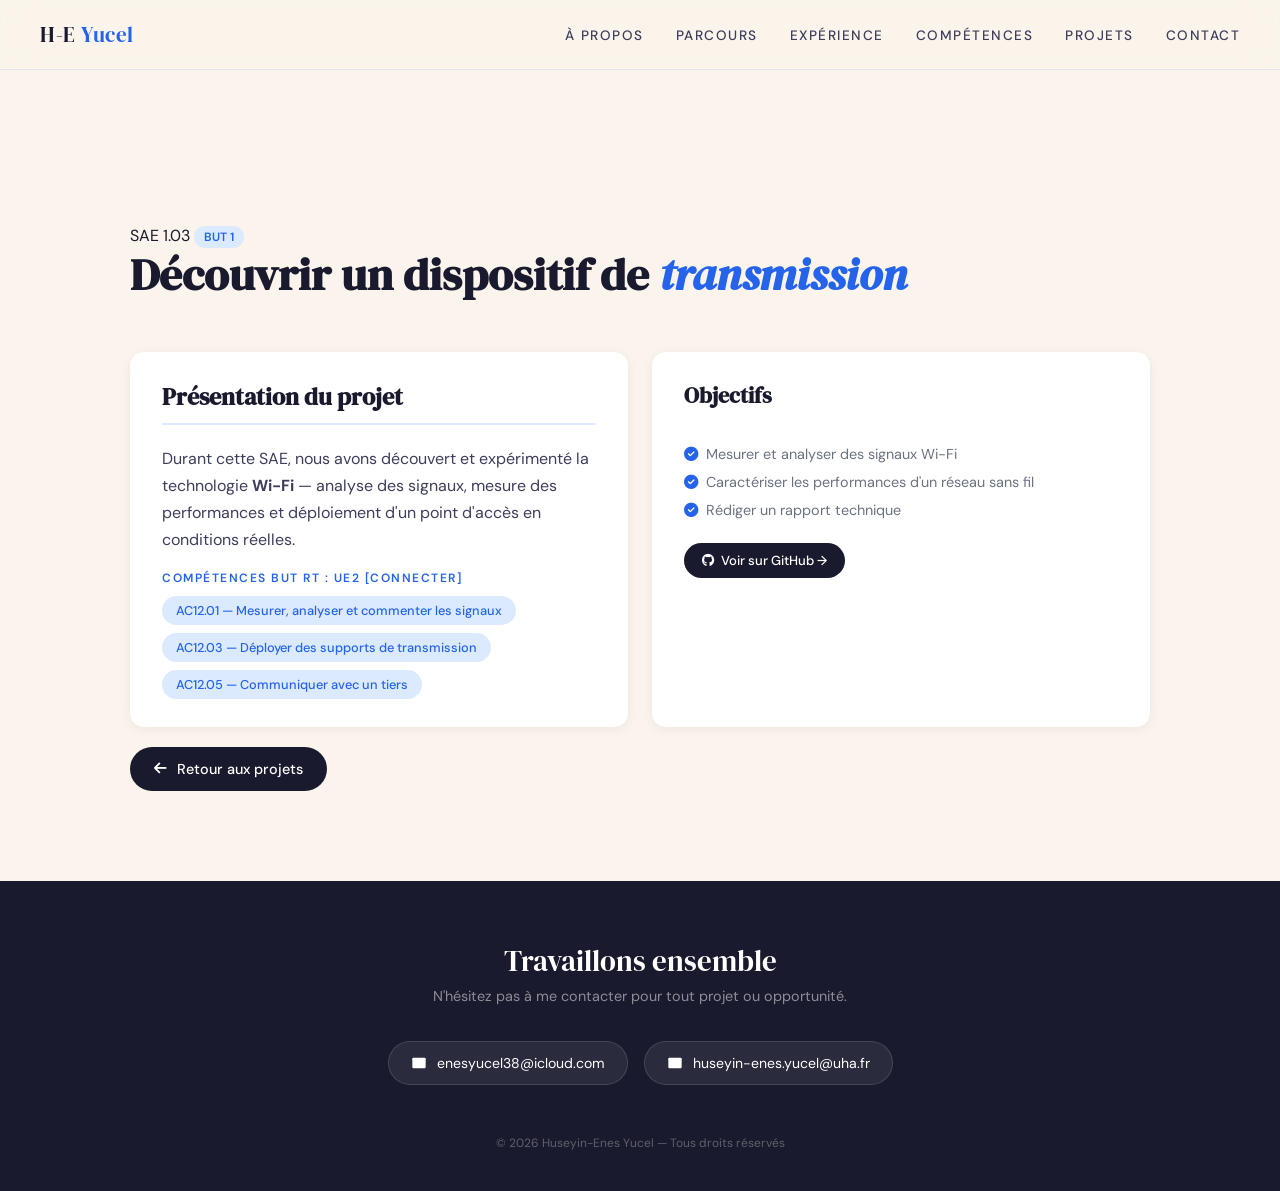
==== sae103.html @ 4bd36651 "update" ====
<!DOCTYPE html>
<html lang="fr">
<head>
    <meta charset="UTF-8">
    <meta name="viewport" content="width=device-width, initial-scale=1.0">
    <title>SAE 1.03 — Wi-Fi | Huseyin-Enes YUCEL</title>
    <link href="https://fonts.googleapis.com/css2?family=DM+Sans:wght@400;500;700&family=DM+Serif+Display:ital@0;1&display=swap" rel="stylesheet">
    <link rel="stylesheet" href="style.css">
    <link rel="stylesheet" href="https://cdnjs.cloudflare.com/ajax/libs/font-awesome/6.5.0/css/all.min.css">
</head>
<body>

    <header id="main-header">
        <div class="logo">H-E <span>Yucel</span></div>
        <nav>
            <ul>
                <li><a href="index.html#hero">À propos</a></li>
                <li><a href="index.html#parcours">Parcours</a></li>
                <li><a href="index.html#experience">Expérience</a></li>
                <li><a href="index.html#comp">Compétences</a></li>
                <li><a href="index.html#projects">Projets</a></li>
                <li><a href="index.html#contact">Contact</a></li>
            </ul>
        </nav>
    </header>

    <main style="padding-top: 100px;">
        <section class="section-wrap">

            

            <div class="stage-meta" style="margin-top: 28px;">
                <span class="stage-badge">SAE 1.03</span>
                <span class="tl-date">BUT 1</span>
            </div>

            <h1 class="section-title">Découvrir un dispositif de <em style="color:var(--blue);font-style:italic;">transmission</em></h1>

            <div class="skills-grid reveal">

                <div class="comp-card">
                    <h2>Présentation du projet</h2>
                    <p style="color:var(--ink-soft);line-height:1.7;margin-bottom:16px;">
                        Durant cette SAE, nous avons découvert et expérimenté la technologie <strong>Wi-Fi</strong> — analyse des signaux, mesure des performances et déploiement d'un point d'accès en conditions réelles.
                    </p>
                    <h3>Compétences BUT RT : UE2 [Connecter]</h3>
                    <div class="pills" style="margin-top:10px;">
                        <span class="pill">AC12.01 — Mesurer, analyser et commenter les signaux</span>
                        <span class="pill">AC12.03 — Déployer des supports de transmission</span>
                        <span class="pill">AC12.05 — Communiquer avec un tiers</span>
                    </div>
                </div>

                <div class="skills-card" style="display:flex;flex-direction:column;gap:16px;">
                    <h2>Objectifs</h2>
                    <ul style="list-style:none;font-size:.9rem;color:var(--muted);display:flex;flex-direction:column;gap:10px;">
                        <li><i class="fas fa-check-circle" style="color:var(--blue);margin-right:8px;"></i>Mesurer et analyser des signaux Wi-Fi</li>
                        <li><i class="fas fa-check-circle" style="color:var(--blue);margin-right:8px;"></i>Caractériser les performances d'un réseau sans fil</li>
                        <li><i class="fas fa-check-circle" style="color:var(--blue);margin-right:8px;"></i>Rédiger un rapport technique</li>
                    </ul>
                    <a href="https://github.com/NolanHoarau/Acrylic" target="_blank" class="btn" style="align-self:flex-start;margin-top:8px;">
                        <i class="fab fa-github"></i> Voir sur GitHub →
                    </a>
                </div>

            </div>

            <div style="margin-top: 20px;">
                <a href="index.html#projects" class="hero-cta">
                    <i class="fas fa-arrow-left"></i> Retour aux projets
                </a>
            </div>

        </section>
    </main>

    <footer id="contact">
        <p class="foot-title">Travaillons ensemble</p>
        <p class="foot-sub">N'hésitez pas à me contacter pour tout projet ou opportunité.</p>
        <div class="contact-links">
            <a href="mailto:enesyucel38@icloud.com" class="email-link">
                <svg viewBox="0 0 24 24"><path d="M4 4h16c1.1 0 2 .9 2 2v12c0 1.1-.9 2-2 2H4c-1.1 0-2-.9-2-2V6c0-1.1.9-2 2-2z"/><polyline points="22,6 12,13 2,6" fill="none" stroke="currentColor" stroke-width="2"/></svg>
                enesyucel38@icloud.com
            </a>
            <a href="mailto:huseyin-enes.yucel@uha.fr" class="email-link">
                <svg viewBox="0 0 24 24"><path d="M4 4h16c1.1 0 2 .9 2 2v12c0 1.1-.9 2-2 2H4c-1.1 0-2-.9-2-2V6c0-1.1.9-2 2-2z"/><polyline points="22,6 12,13 2,6" fill="none" stroke="currentColor" stroke-width="2"/></svg>
                huseyin-enes.yucel@uha.fr
            </a>
        </div>
        <p class="copy">© 2026 Huseyin-Enes Yucel — Tous droits réservés</p>
    </footer>

    <script>
        const header = document.getElementById('main-header');
        window.addEventListener('scroll', () => header.classList.toggle('scrolled', window.scrollY > 20));
        document.querySelectorAll('.reveal').forEach(el =>
            new IntersectionObserver(([e]) => { if(e.isIntersecting){ el.classList.add('visible'); } }, {threshold:.1}).observe(el)
        );
    </script>
    

</body>
</html>
---- style.css ----
/* ===================================================
   style.css — Portfolio Huseyin-Enes YUCEL
   =================================================== */

/* ===== RESET & VARIABLES ===== */
*, *::before, *::after { box-sizing: border-box; margin: 0; padding: 0; }

:root {
    --cream:      #faf4ec;
    --cream-dark: #f0e8d8;
    --blue-light: #A2C8FF;
    --blue:       #2563EB;
    --blue-mid:   #3b82f6;
    --blue-pale:  #dbeafe;
    --pink:       #ff9a9e;
    --pink-dark:  #f06070;
    --ink:        #1a1a2e;
    --ink-soft:   #3d3d5c;
    --muted:      #6b7280;
    --white:      #ffffff;
    --radius:     14px;
    --shadow:     0 8px 32px rgba(37,99,235,.12);
}

html { scroll-behavior: smooth; }

body {
    font-family: 'DM Sans', sans-serif;
    background: var(--cream);
    color: var(--ink);
    overflow-x: hidden;
}

/* ===== NAV ===== */
header {
    position: fixed;
    top: 0; left: 0; right: 0;
    z-index: 1000;
    padding: 0 40px;
    height: 70px;
    display: flex;
    align-items: center;
    justify-content: space-between;
    background: rgba(250,244,236,.85);
    backdrop-filter: blur(16px);
    border-bottom: 1px solid rgba(37,99,235,.1);
    transition: box-shadow .3s;
}

header.scrolled { box-shadow: 0 4px 20px rgba(0,0,0,.08); }

.logo {
    font-family: 'DM Serif Display', serif;
    font-size: 1.3rem;
    color: var(--ink);
    letter-spacing: .5px;
}
.logo span { color: var(--blue); }

nav ul {
    list-style: none;
    display: flex;
    gap: 32px;
}

nav a {
    text-decoration: none;
    font-size: .85rem;
    font-weight: 500;
    text-transform: uppercase;
    letter-spacing: 1.5px;
    color: var(--ink-soft);
    position: relative;
    transition: color .25s;
}

nav a::after {
    content: '';
    position: absolute;
    bottom: -3px; left: 0;
    width: 0; height: 2px;
    background: var(--pink);
    border-radius: 2px;
    transition: width .3s ease;
}

nav a:hover { color: var(--blue); }
nav a:hover::after { width: 100%; }

/* ===== HERO ===== */
#hero {
    min-height: 100vh;
    display: grid;
    grid-template-columns: 1fr 1fr;
    align-items: center;
    gap: 60px;
    max-width: 1100px;
    margin: 0 auto;
    padding: 120px 40px 80px;
}

.hero-text { animation: slideUp .8s ease both; }

.hero-tag {
    display: inline-flex;
    align-items: center;
    gap: 8px;
    background: var(--blue-pale);
    color: var(--blue);
    font-size: .78rem;
    font-weight: 600;
    text-transform: uppercase;
    letter-spacing: 1.5px;
    padding: 6px 14px;
    border-radius: 999px;
    margin-bottom: 24px;
}

.hero-tag::before {
    content: '';
    width: 6px; height: 6px;
    background: var(--blue-mid);
    border-radius: 50%;
}

.hero-text h1 {
    font-family: 'DM Serif Display', serif;
    font-size: clamp(2.4rem, 5vw, 3.8rem);
    line-height: 1.15;
    color: var(--ink);
    margin-bottom: 20px;
}

.hero-text h1 em {
    font-style: italic;
    color: var(--blue);
}

.hero-text p {
    font-size: 1.05rem;
    line-height: 1.7;
    color: var(--muted);
    max-width: 440px;
    margin-bottom: 36px;
}

/* ===== HERO ACTIONS (boutons) ===== */
.hero-actions {
    display: flex;
    align-items: center;
    gap: 12px;
    flex-wrap: wrap;
}

.hero-cta {
    display: inline-flex;
    align-items: center;
    gap: 10px;
    background: var(--ink);
    color: var(--white);
    text-decoration: none;
    font-size: .9rem;
    font-weight: 500;
    padding: 13px 24px;
    border-radius: 999px;
    transition: background .3s, transform .3s;
}

.hero-cta:hover { background: var(--blue); transform: translateY(-2px); }

/* Boutons CV */
.cv-btn {
    display: inline-flex;
    align-items: center;
    gap: 8px;
    text-decoration: none;
    font-size: .82rem;
    font-weight: 600;
    padding: 12px 18px;
    border-radius: 999px;
    border: 2px solid var(--blue);
    color: var(--blue);
    background: transparent;
    transition: background .25s, color .25s, transform .25s;
    letter-spacing: .3px;
}

.cv-btn:hover {
    background: var(--blue);
    color: var(--white);
    transform: translateY(-2px);
}

/* Variante anglais — contour rose */
.cv-btn--en {
    border-color: var(--pink-dark);
    color: var(--pink-dark);
}

.cv-btn--en:hover {
    background: var(--pink-dark);
    color: var(--white);
    border-color: var(--pink-dark);
}

.hero-image-wrap {
    display: flex;
    justify-content: center;
    align-items: center;
    animation: slideUp .8s .2s ease both;
}

.hero-image-wrap img {
    width: 100%;
    max-width: 380px;
    border-radius: 24px;
    box-shadow: var(--shadow);
    border: 4px solid var(--white);
    transition: transform .4s;
}

.hero-image-wrap img:hover { transform: scale(1.03) rotate(1deg); }

/* ===== SECTION SHARED ===== */
.section-wrap {
    max-width: 1100px;
    margin: 0 auto;
    padding: 90px 40px;
}

.section-label {
    display: flex;
    align-items: center;
    gap: 10px;
    font-size: .75rem;
    font-weight: 600;
    text-transform: uppercase;
    letter-spacing: 2px;
    color: var(--blue);
    margin-bottom: 14px;
}

.section-label::before {
    content: '';
    width: 32px; height: 2px;
    background: var(--pink);
    border-radius: 2px;
}

.section-title {
    font-family: 'DM Serif Display', serif;
    font-size: clamp(1.8rem, 3.5vw, 2.8rem);
    color: var(--ink);
    margin-bottom: 50px;
    line-height: 1.2;
}

/* ===== DIVIDER ===== */
.divider {
    height: 1px;
    background: linear-gradient(90deg, transparent, var(--blue-light), transparent);
    margin: 0 40px;
}

/* ===== PARCOURS ===== */
#parcours { background: var(--cream); }

.timeline {
    position: relative;
    padding-left: 48px;
}

.timeline::before {
    content: '';
    position: absolute;
    left: 10px; top: 0; bottom: 0;
    width: 2px;
    background: linear-gradient(180deg, var(--blue), var(--blue-light));
    border-radius: 2px;
}

.tl-item {
    position: relative;
    margin-bottom: 36px;
    opacity: 0;
    transform: translateX(-20px);
    animation: slideRight .6s ease forwards;
}

.tl-item:nth-child(1) { animation-delay: .1s; }
.tl-item:nth-child(2) { animation-delay: .25s; }
.tl-item:nth-child(3) { animation-delay: .4s; }

.tl-dot {
    position: absolute;
    left: -42px; top: 16px;
    width: 20px; height: 20px;
    background: var(--blue);
    border-radius: 50%;
    border: 3px solid var(--cream);
    box-shadow: 0 0 0 3px var(--blue-light);
}

.tl-card {
    background: var(--white);
    padding: 24px 28px;
    border-radius: var(--radius);
    box-shadow: 0 2px 12px rgba(37,99,235,.08);
    border-left: 3px solid var(--blue);
    transition: transform .3s, box-shadow .3s;
}

.tl-card:hover {
    transform: translateX(6px);
    box-shadow: var(--shadow);
}

.tl-card h3 {
    font-family: 'DM Serif Display', serif;
    font-size: 1.15rem;
    color: var(--ink);
    margin-bottom: 4px;
}

.tl-card p { font-size: .9rem; color: var(--muted); margin: 2px 0; }

.tl-date {
    display: inline-block;
    background: var(--blue-pale);
    color: var(--blue);
    font-size: .75rem;
    font-weight: 600;
    padding: 3px 10px;
    border-radius: 999px;
    margin-top: 8px;
}

/* ===== EXPÉRIENCE ===== */
#experience { background: var(--cream); }

.exp-card {
    display: flex;
    gap: 28px;
    background: var(--white);
    border-radius: var(--radius);
    padding: 36px 40px;
    box-shadow: 0 2px 12px rgba(37,99,235,.08);
    border: 1px solid var(--blue-pale);
    transition: transform .3s, box-shadow .3s;
}

.exp-card:hover {
    transform: translateY(-4px);
    box-shadow: var(--shadow);
}

.exp-left {
    display: flex;
    flex-direction: column;
    align-items: center;
    flex-shrink: 0;
}

.exp-logo {
    width: 52px;
    height: 52px;
    background: linear-gradient(135deg, var(--blue), var(--blue-mid));
    color: var(--white);
    font-family: 'DM Serif Display', serif;
    font-size: 1.5rem;
    border-radius: 14px;
    display: flex;
    align-items: center;
    justify-content: center;
    box-shadow: 0 4px 12px rgba(37,99,235,.25);
    flex-shrink: 0;
}

.exp-line {
    width: 2px;
    flex: 1;
    background: var(--blue-pale);
    margin-top: 12px;
    border-radius: 2px;
    min-height: 20px;
}

.exp-right {
    flex: 1;
    display: flex;
    flex-direction: column;
    gap: 14px;
}

.exp-header {
    display: flex;
    justify-content: space-between;
    align-items: flex-start;
    gap: 16px;
    flex-wrap: wrap;
}

.exp-title {
    font-family: 'DM Serif Display', serif;
    font-size: 1.25rem;
    color: var(--ink);
    margin-bottom: 4px;
}

.exp-company {
    font-size: .9rem;
    font-weight: 600;
    color: var(--blue);
    letter-spacing: .5px;
}

.exp-desc {
    font-size: .92rem;
    color: var(--muted);
    line-height: 1.7;
    max-width: 620px;
}

.exp-btn { align-self: flex-start; }

/* ===== COMPÉTENCES ===== */
#comp { background: var(--cream-dark); }

.comp-grid {
    display: grid;
    grid-template-columns: 1fr 1fr;
    gap: 24px;
}

.comp-card {
    background: var(--white);
    border-radius: var(--radius);
    padding: 28px 32px;
    box-shadow: 0 2px 12px rgba(0,0,0,.06);
    transition: transform .3s, box-shadow .3s;
}

.comp-card:hover {
    transform: translateY(-4px);
    box-shadow: var(--shadow);
}

.comp-card h2 {
    font-family: 'DM Serif Display', serif;
    font-size: 1.5rem;
    color: var(--ink);
    margin-bottom: 20px;
    border-bottom: 2px solid var(--blue-pale);
    padding-bottom: 10px;
    text-align: left;
}

.comp-card h3 {
    font-size: .75rem;
    font-weight: 600;
    text-transform: uppercase;
    letter-spacing: 1.5px;
    color: var(--blue);
    margin: 16px 0 8px;
}

.comp-card ul { list-style: none; }

.comp-card li {
    font-size: .85rem;
    color: var(--ink-soft);
    padding: 6px 0 6px 14px;
    border-left: none;
    position: relative;
    line-height: 1.5;
    border-bottom: 1px solid #f0f0f8;
}

.comp-card li::before {
    content: '→';
    position: absolute;
    left: 0;
    color: var(--pink);
    font-size: .75rem;
}

/* ===== SKILLS PILLS ===== */
.skills-grid {
    display: grid;
    grid-template-columns: 1fr 1fr;
    gap: 24px;
    margin-top: 24px;
}

.skills-card {
    background: var(--white);
    border-radius: var(--radius);
    padding: 28px 32px;
    box-shadow: 0 2px 12px rgba(0,0,0,.06);
}

.skills-card h2 {
    font-family: 'DM Serif Display', serif;
    font-size: 1.4rem;
    color: var(--ink);
    margin-bottom: 18px;
    text-align: left;
}

.pills {
    display: flex;
    flex-wrap: wrap;
    gap: 8px;
}

.pill {
    background: var(--blue-pale);
    color: var(--blue);
    font-size: .8rem;
    font-weight: 500;
    padding: 6px 14px;
    border-radius: 999px;
    transition: background .2s, color .2s;
}

.pill:hover { background: var(--blue); color: var(--white); }

.pill.soft { background: #fce7e9; color: var(--pink-dark); }
.pill.soft:hover { background: var(--pink-dark); color: var(--white); }

/* ===== PROJETS ===== */
#projects { background: var(--cream); }

.projects-grid {
    display: grid;
    grid-template-columns: repeat(auto-fill, minmax(300px, 1fr));
    gap: 28px;
}

.project-card {
    background: var(--white);
    border-radius: var(--radius);
    overflow: hidden;
    box-shadow: 0 2px 12px rgba(0,0,0,.07);
    transition: transform .3s, box-shadow .3s;
}

.project-card:hover {
    transform: translateY(-6px);
    box-shadow: var(--shadow);
}

.project-img-wrap {
    overflow: hidden;
    height: 180px;
    background: var(--blue-pale);
}

.project-img-wrap img {
    width: 100%;
    height: 100%;
    object-fit: cover;
    transition: transform .5s ease;
}

.project-card:hover .project-img-wrap img { transform: scale(1.08); }

.project-body { padding: 20px 24px; }

.project-body p {
    font-size: .9rem;
    color: var(--muted);
    margin-bottom: 16px;
    line-height: 1.5;
}

/* ===== BOUTON ===== */
.btn {
    display: inline-flex;
    align-items: center;
    gap: 6px;
    background: var(--ink);
    color: var(--white);
    text-decoration: none;
    font-size: .82rem;
    font-weight: 500;
    padding: 9px 18px;
    border-radius: 999px;
    transition: background .25s, transform .25s;
}

.btn:hover { background: var(--blue); transform: translateX(3px); }

/* ===== FOOTER / CONTACT ===== */
footer {
    background: var(--ink);
    color: var(--white);
    padding: 60px 40px 40px;
    text-align: center;
}

footer .foot-title {
    font-family: 'DM Serif Display', serif;
    font-size: 1.8rem;
    margin-bottom: 6px;
}

footer .foot-sub {
    font-size: .9rem;
    color: rgba(255,255,255,.5);
    margin-bottom: 36px;
}

.contact-links {
    display: flex;
    justify-content: center;
    gap: 16px;
    flex-wrap: wrap;
    margin-bottom: 50px;
}

.email-link {
    display: inline-flex;
    align-items: center;
    gap: 10px;
    background: rgba(255,255,255,.08);
    color: var(--white);
    text-decoration: none;
    padding: 12px 22px;
    border-radius: 999px;
    font-size: .88rem;
    border: 1px solid rgba(255,255,255,.12);
    transition: background .3s, transform .3s;
}

.email-link:hover {
    background: var(--blue);
    transform: translateY(-2px);
}

.email-link svg { width: 16px; height: 16px; fill: currentColor; }

footer .copy {
    font-size: .75rem;
    color: rgba(255,255,255,.3);
}

/* ===== ANIMATIONS ===== */
@keyframes slideUp {
    from { opacity: 0; transform: translateY(30px); }
    to   { opacity: 1; transform: translateY(0); }
}

@keyframes slideRight {
    from { opacity: 0; transform: translateX(-20px); }
    to   { opacity: 1; transform: translateX(0); }
}

/* ===== SCROLL REVEAL ===== */
.reveal {
    opacity: 0;
    transform: translateY(24px);
    transition: opacity .6s ease, transform .6s ease;
}
.reveal.visible {
    opacity: 1;
    transform: none;
}

/* ===== RESPONSIVE ===== */
@media (max-width: 768px) {
    #hero {
        grid-template-columns: 1fr;
        padding: 100px 24px 60px;
        text-align: center;
    }
    .hero-image-wrap { order: -1; }
    .hero-text p { max-width: 100%; }
    .hero-actions { justify-content: center; }
    .section-wrap { padding: 60px 24px; }
    .comp-grid, .skills-grid { grid-template-columns: 1fr; }
    header { padding: 0 20px; }
    nav ul { gap: 18px; }
    nav a { font-size: .75rem; letter-spacing: 1px; }
    .exp-card { flex-direction: column; padding: 24px; gap: 20px; }
    .exp-left { flex-direction: row; }
    .exp-line { display: none; }
    .exp-header { flex-direction: column; gap: 8px; }
}

/* ===== PROJECT TAG ===== */
.project-tag {
    display: inline-block;
    font-size: .7rem;
    font-weight: 700;
    text-transform: uppercase;
    letter-spacing: 1.2px;
    color: var(--blue);
    background: var(--blue-pale);
    padding: 3px 10px;
    border-radius: 999px;
    margin-bottom: 8px;
}

/* ===== PROJECT CARD — version icône (sans image) ===== */
.project-img-wrap--icon {
    display: flex;
    align-items: center;
    justify-content: center;
    background: linear-gradient(135deg, var(--blue-pale), #e0edff);
}

.project-icon {
    color: var(--blue);
    opacity: .6;
}
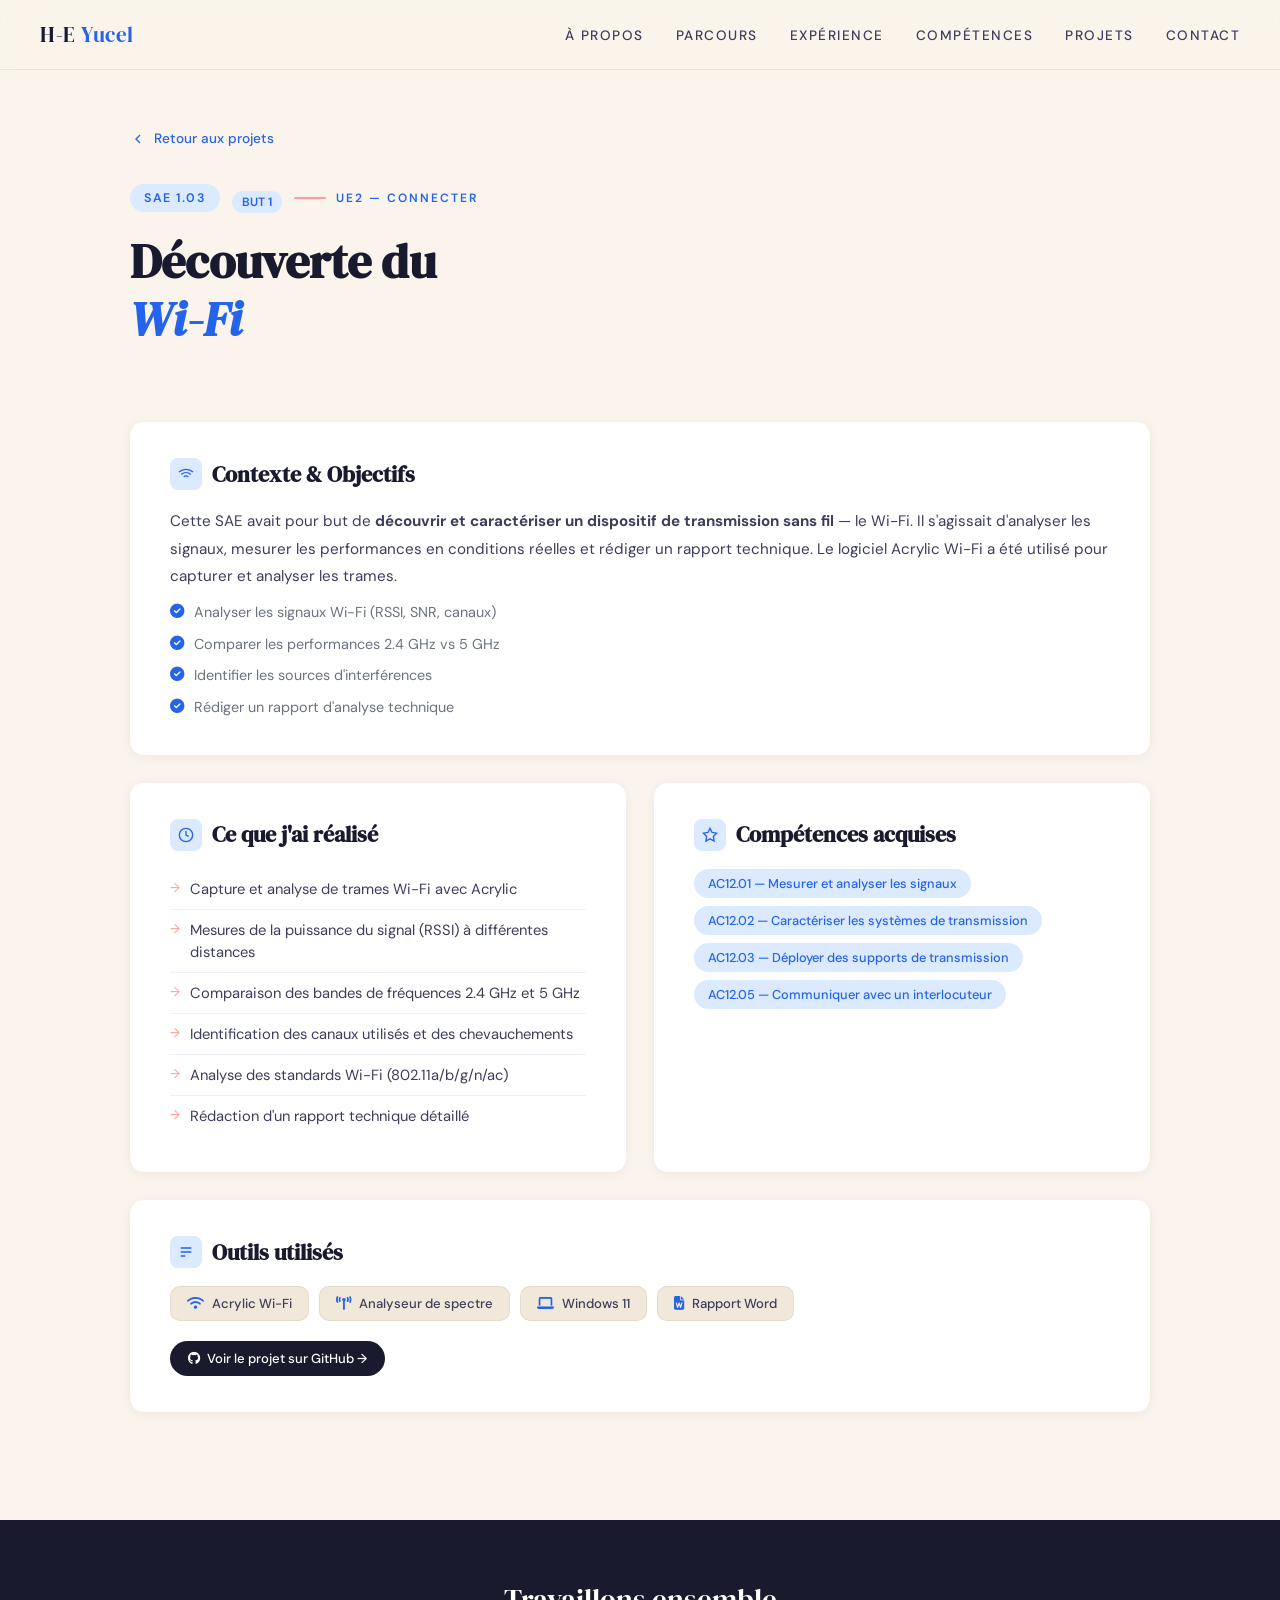
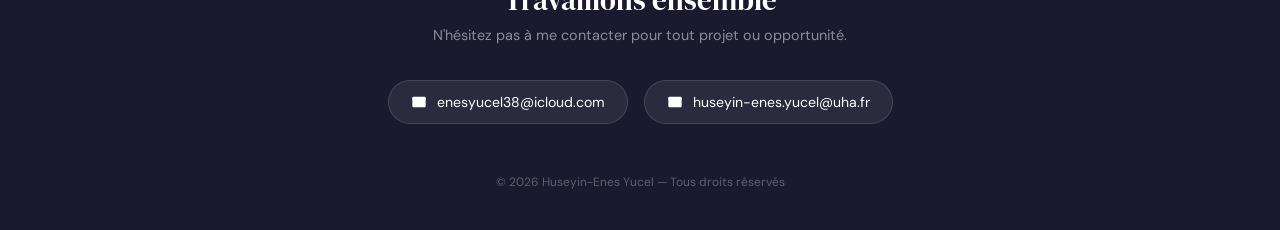
==== commit 9f891f7a: "update" ====
--- a/sae103.html
+++ b/sae103.html
@@ -4,76 +4,137 @@
     <meta charset="UTF-8">
     <meta name="viewport" content="width=device-width, initial-scale=1.0">
     <title>SAE 1.03 — Wi-Fi | Huseyin-Enes YUCEL</title>
-    <link href="https://fonts.googleapis.com/css2?family=DM+Sans:wght@400;500;700&family=DM+Serif+Display:ital@0;1&display=swap" rel="stylesheet">
+    <link rel="preconnect" href="https://fonts.googleapis.com">
+    <link rel="preconnect" href="https://fonts.gstatic.com" crossorigin>
+    <link href="https://fonts.googleapis.com/css2?family=DM+Serif+Display:ital@0;1&family=DM+Sans:wght@300;400;500;600&display=swap" rel="stylesheet">
     <link rel="stylesheet" href="style.css">
     <link rel="stylesheet" href="https://cdnjs.cloudflare.com/ajax/libs/font-awesome/6.5.0/css/all.min.css">
+    <style>
+        .sae-hero { padding: 130px 40px 60px; max-width: 1100px; margin: 0 auto; }
+        .back-link { display:inline-flex;align-items:center;gap:8px;color:var(--blue);text-decoration:none;font-size:.85rem;font-weight:500;margin-bottom:36px;transition:gap .25s; }
+        .back-link:hover { gap:12px; }
+        .sae-meta { display:flex;align-items:center;gap:12px;margin-bottom:20px;flex-wrap:wrap; }
+        .stage-badge { display:inline-flex;align-items:center;background:var(--blue-pale);color:var(--blue);font-size:.78rem;font-weight:600;text-transform:uppercase;letter-spacing:1.5px;padding:6px 14px;border-radius:999px; }
+        .sae-hero h1 { font-family:'DM Serif Display',serif;font-size:clamp(2rem,4vw,3rem);color:var(--ink);line-height:1.2;margin-bottom:14px; }
+        .sae-hero h1 em { color:var(--blue);font-style:italic; }
+        .sae-hero .intro { font-size:1.05rem;color:var(--muted);max-width:680px;line-height:1.75;margin-bottom:0; }
+        .sae-content { max-width:1100px;margin:0 auto;padding:0 40px 80px; }
+        .sae-block { background:var(--white);border-radius:var(--radius);padding:36px 40px;box-shadow:0 2px 12px rgba(0,0,0,.06);margin-bottom:28px; }
+        .sae-block h2 { font-family:'DM Serif Display',serif;font-size:1.4rem;color:var(--ink);margin-bottom:18px;display:flex;align-items:center;gap:10px;text-align:left;border-bottom:none; }
+        .block-icon { width:32px;height:32px;background:var(--blue-pale);border-radius:8px;display:flex;align-items:center;justify-content:center;flex-shrink:0; }
+        .block-icon svg { width:16px;height:16px;stroke:var(--blue);fill:none;stroke-width:2; }
+        .sae-block p { font-size:.95rem;color:var(--ink-soft);line-height:1.8;margin-bottom:12px; }
+        .sae-block ul { list-style:none;padding:0;margin:0; }
+        .sae-block li { font-size:.92rem;color:var(--ink-soft);padding:9px 0 9px 20px;position:relative;line-height:1.5;border-bottom:1px solid #f0f0f8; }
+        .sae-block li:last-child { border-bottom:none; }
+        .sae-block li::before { content:'→';position:absolute;left:0;color:var(--pink);font-size:.8rem; }
+        .two-col { display:grid;grid-template-columns:1fr 1fr;gap:28px; }
+        .tool-grid { display:flex;flex-wrap:wrap;gap:10px;margin-top:4px; }
+        .tool-pill { display:inline-flex;align-items:center;gap:8px;background:var(--cream-dark);color:var(--ink-soft);font-size:.82rem;font-weight:500;padding:8px 16px;border-radius:10px;border:1px solid rgba(0,0,0,.06); }
+        .tool-pill i { color:var(--blue);font-size:.85rem; }
+        .check-list { list-style:none;padding:0;margin:0;display:flex;flex-direction:column;gap:10px; }
+        .check-list li { display:flex;align-items:flex-start;gap:10px;font-size:.9rem;color:var(--muted);padding:0;border:none; }
+        .check-list li::before { display:none; }
+        .check-list li i { color:var(--blue);margin-top:2px;flex-shrink:0; }
+        .pdf-embed { width:100%;height:680px;border-radius:var(--radius);box-shadow:var(--shadow);border:1px solid rgba(37,99,235,.1); }
+        .img-embed { width:100%;border-radius:var(--radius);box-shadow:var(--shadow);border:1px solid rgba(37,99,235,.1);display:block; }
+        .github-card { display:flex;flex-direction:column;align-items:center;justify-content:center;text-align:center;gap:14px;padding:20px; }
+        .github-card i { font-size:2.8rem;color:var(--ink); }
+        @media(max-width:768px) {
+            .sae-hero { padding:110px 24px 50px; }
+            .sae-content { padding:0 24px 60px; }
+            .two-col { grid-template-columns:1fr; }
+            .sae-block { padding:24px; }
+        }
+    </style>
 </head>
 <body>
-
     <header id="main-header">
         <div class="logo">H-E <span>Yucel</span></div>
-        <nav>
-            <ul>
-                <li><a href="index.html#hero">À propos</a></li>
-                <li><a href="index.html#parcours">Parcours</a></li>
-                <li><a href="index.html#experience">Expérience</a></li>
-                <li><a href="index.html#comp">Compétences</a></li>
-                <li><a href="index.html#projects">Projets</a></li>
-                <li><a href="index.html#contact">Contact</a></li>
+        <nav><ul>
+            <li><a href="index.html#hero">À propos</a></li>
+            <li><a href="index.html#parcours">Parcours</a></li>
+            <li><a href="index.html#experience">Expérience</a></li>
+            <li><a href="index.html#comp">Compétences</a></li>
+            <li><a href="index.html#projects">Projets</a></li>
+            <li><a href="index.html#contact">Contact</a></li>
+        </ul></nav>
+    </header>
+    <div class="sae-hero">
+        <a href="index.html#projects" class="back-link">
+            <svg width="16" height="16" viewBox="0 0 24 24" fill="none" stroke="currentColor" stroke-width="2"><polyline points="15 18 9 12 15 6"/></svg>
+            Retour aux projets
+        </a>
+        <div class="sae-meta">
+            <span class="stage-badge">SAE 1.03</span>
+            <span class="tl-date">BUT 1</span>
+            <span class="section-label" style="margin:0;">UE2 — Connecter</span>
+        </div>
+        <h1>Découverte du<br><em>Wi-Fi</em></h1>
+    </div>
+    <div class="sae-content">
+
+        <div class="sae-block reveal">
+            <h2>
+                <div class="block-icon"><svg viewBox="0 0 24 24"><path d="M5 12.55a11 11 0 0 1 14.08 0M1.42 9a16 16 0 0 1 21.16 0M8.53 16.11a6 6 0 0 1 6.95 0M12 20h.01"/></svg></div>
+                Contexte & Objectifs
+            </h2>
+            <p>Cette SAE avait pour but de <strong>découvrir et caractériser un dispositif de transmission sans fil</strong> — le Wi-Fi. Il s'agissait d'analyser les signaux, mesurer les performances en conditions réelles et rédiger un rapport technique. Le logiciel Acrylic Wi-Fi a été utilisé pour capturer et analyser les trames.</p>
+            <ul class="check-list">
+                <li><i class="fas fa-check-circle"></i> Analyser les signaux Wi-Fi (RSSI, SNR, canaux)</li>
+                <li><i class="fas fa-check-circle"></i> Comparer les performances 2.4 GHz vs 5 GHz</li>
+                <li><i class="fas fa-check-circle"></i> Identifier les sources d'interférences</li>
+                <li><i class="fas fa-check-circle"></i> Rédiger un rapport d'analyse technique</li>
             </ul>
-        </nav>
-    </header>
+        </div>
 
-    <main style="padding-top: 100px;">
-        <section class="section-wrap">
+        <div class="two-col reveal">
+            <div class="sae-block">
+                <h2>
+                    <div class="block-icon"><svg viewBox="0 0 24 24"><circle cx="12" cy="12" r="10"/><polyline points="12 6 12 12 16 14"/></svg></div>
+                    Ce que j'ai réalisé
+                </h2>
+                <ul>
+                    <li>Capture et analyse de trames Wi-Fi avec Acrylic</li>
+                    <li>Mesures de la puissance du signal (RSSI) à différentes distances</li>
+                    <li>Comparaison des bandes de fréquences 2.4 GHz et 5 GHz</li>
+                    <li>Identification des canaux utilisés et des chevauchements</li>
+                    <li>Analyse des standards Wi-Fi (802.11a/b/g/n/ac)</li>
+                    <li>Rédaction d'un rapport technique détaillé</li>
+                </ul>
+            </div>
+            <div class="sae-block">
+                <h2>
+                    <div class="block-icon"><svg viewBox="0 0 24 24"><path d="M12 2l3.09 6.26L22 9.27l-5 4.87 1.18 6.88L12 17.77l-6.18 3.25L7 14.14 2 9.27l6.91-1.01L12 2z"/></svg></div>
+                    Compétences acquises
+                </h2>
+                <div class="pills" style="gap:8px;">
+                    <span class="pill">AC12.01 — Mesurer et analyser les signaux</span>
+                    <span class="pill">AC12.02 — Caractériser les systèmes de transmission</span>
+                    <span class="pill">AC12.03 — Déployer des supports de transmission</span>
+                    <span class="pill">AC12.05 — Communiquer avec un interlocuteur</span>
+                </div>
+            </div>
+        </div>
 
-            
-
-            <div class="stage-meta" style="margin-top: 28px;">
-                <span class="stage-badge">SAE 1.03</span>
-                <span class="tl-date">BUT 1</span>
+        <div class="sae-block reveal">
+            <h2>
+                <div class="block-icon"><svg viewBox="0 0 24 24"><path d="M4 6h16M4 12h16M4 18h7"/></svg></div>
+                Outils utilisés
+            </h2>
+            <div class="tool-grid">
+                <span class="tool-pill"><i class="fas fa-wifi"></i> Acrylic Wi-Fi</span>
+                <span class="tool-pill"><i class="fas fa-broadcast-tower"></i> Analyseur de spectre</span>
+                <span class="tool-pill"><i class="fas fa-laptop"></i> Windows 11</span>
+                <span class="tool-pill"><i class="fas fa-file-word"></i> Rapport Word</span>
             </div>
-
-            <h1 class="section-title">Découvrir un dispositif de <em style="color:var(--blue);font-style:italic;">transmission</em></h1>
-
-            <div class="skills-grid reveal">
-
-                <div class="comp-card">
-                    <h2>Présentation du projet</h2>
-                    <p style="color:var(--ink-soft);line-height:1.7;margin-bottom:16px;">
-                        Durant cette SAE, nous avons découvert et expérimenté la technologie <strong>Wi-Fi</strong> — analyse des signaux, mesure des performances et déploiement d'un point d'accès en conditions réelles.
-                    </p>
-                    <h3>Compétences BUT RT : UE2 [Connecter]</h3>
-                    <div class="pills" style="margin-top:10px;">
-                        <span class="pill">AC12.01 — Mesurer, analyser et commenter les signaux</span>
-                        <span class="pill">AC12.03 — Déployer des supports de transmission</span>
-                        <span class="pill">AC12.05 — Communiquer avec un tiers</span>
-                    </div>
-                </div>
-
-                <div class="skills-card" style="display:flex;flex-direction:column;gap:16px;">
-                    <h2>Objectifs</h2>
-                    <ul style="list-style:none;font-size:.9rem;color:var(--muted);display:flex;flex-direction:column;gap:10px;">
-                        <li><i class="fas fa-check-circle" style="color:var(--blue);margin-right:8px;"></i>Mesurer et analyser des signaux Wi-Fi</li>
-                        <li><i class="fas fa-check-circle" style="color:var(--blue);margin-right:8px;"></i>Caractériser les performances d'un réseau sans fil</li>
-                        <li><i class="fas fa-check-circle" style="color:var(--blue);margin-right:8px;"></i>Rédiger un rapport technique</li>
-                    </ul>
-                    <a href="https://github.com/NolanHoarau/Acrylic" target="_blank" class="btn" style="align-self:flex-start;margin-top:8px;">
-                        <i class="fab fa-github"></i> Voir sur GitHub →
-                    </a>
-                </div>
-
-            </div>
-
-            <div style="margin-top: 20px;">
-                <a href="index.html#projects" class="hero-cta">
-                    <i class="fas fa-arrow-left"></i> Retour aux projets
+            <div style="margin-top:20px;">
+                <a href="https://github.com/NolanHoarau/Acrylic" target="_blank" class="btn">
+                    <i class="fab fa-github"></i> Voir le projet sur GitHub →
                 </a>
             </div>
-
-        </section>
-    </main>
-
+        </div>
+    </div>
     <footer id="contact">
         <p class="foot-title">Travaillons ensemble</p>
         <p class="foot-sub">N'hésitez pas à me contacter pour tout projet ou opportunité.</p>
@@ -89,15 +150,11 @@
         </div>
         <p class="copy">© 2026 Huseyin-Enes Yucel — Tous droits réservés</p>
     </footer>
-
     <script>
         const header = document.getElementById('main-header');
         window.addEventListener('scroll', () => header.classList.toggle('scrolled', window.scrollY > 20));
         document.querySelectorAll('.reveal').forEach(el =>
-            new IntersectionObserver(([e]) => { if(e.isIntersecting){ el.classList.add('visible'); } }, {threshold:.1}).observe(el)
-        );
+            new IntersectionObserver(([e]) => { if(e.isIntersecting) el.classList.add('visible'); }, {threshold:.1}).observe(el));
     </script>
-    
-
 </body>
-</html>
+</html>
--- a/style.css
+++ b/style.css
@@ -713,4 +713,74 @@
 .project-icon {
     color: var(--blue);
     opacity: .6;
+}
+
+/* ===== CARTE DE TÉLÉCHARGEMENT ===== */
+.download-card {
+    display: flex;
+    align-items: center;
+    gap: 16px;
+    max-width: 420px;
+    background: var(--white);
+    border: 1px solid var(--blue-pale);
+    border-left: 4px solid var(--blue);
+    border-radius: var(--radius);
+    padding: 16px 20px;
+    text-decoration: none;
+    box-shadow: 0 2px 12px rgba(37,99,235,.08);
+    transition: transform .3s, box-shadow .3s, border-color .3s;
+}
+
+.download-card:hover {
+    transform: translateY(-3px);
+    box-shadow: var(--shadow);
+    border-left-color: var(--pink-dark);
+}
+
+.download-icon {
+    width: 46px;
+    height: 46px;
+    flex-shrink: 0;
+    display: flex;
+    align-items: center;
+    justify-content: center;
+    background: linear-gradient(135deg, var(--blue), var(--blue-mid));
+    color: var(--white);
+    border-radius: 12px;
+}
+
+.download-text {
+    display: flex;
+    flex-direction: column;
+    gap: 2px;
+    flex: 1;
+}
+
+.download-title {
+    font-size: .95rem;
+    font-weight: 600;
+    color: var(--ink);
+}
+
+.download-meta {
+    font-size: .78rem;
+    color: var(--muted);
+}
+
+.download-arrow {
+    width: 36px;
+    height: 36px;
+    flex-shrink: 0;
+    display: flex;
+    align-items: center;
+    justify-content: center;
+    background: var(--blue-pale);
+    color: var(--blue);
+    border-radius: 50%;
+    transition: background .25s, color .25s;
+}
+
+.download-card:hover .download-arrow {
+    background: var(--pink-dark);
+    color: var(--white);
 }
